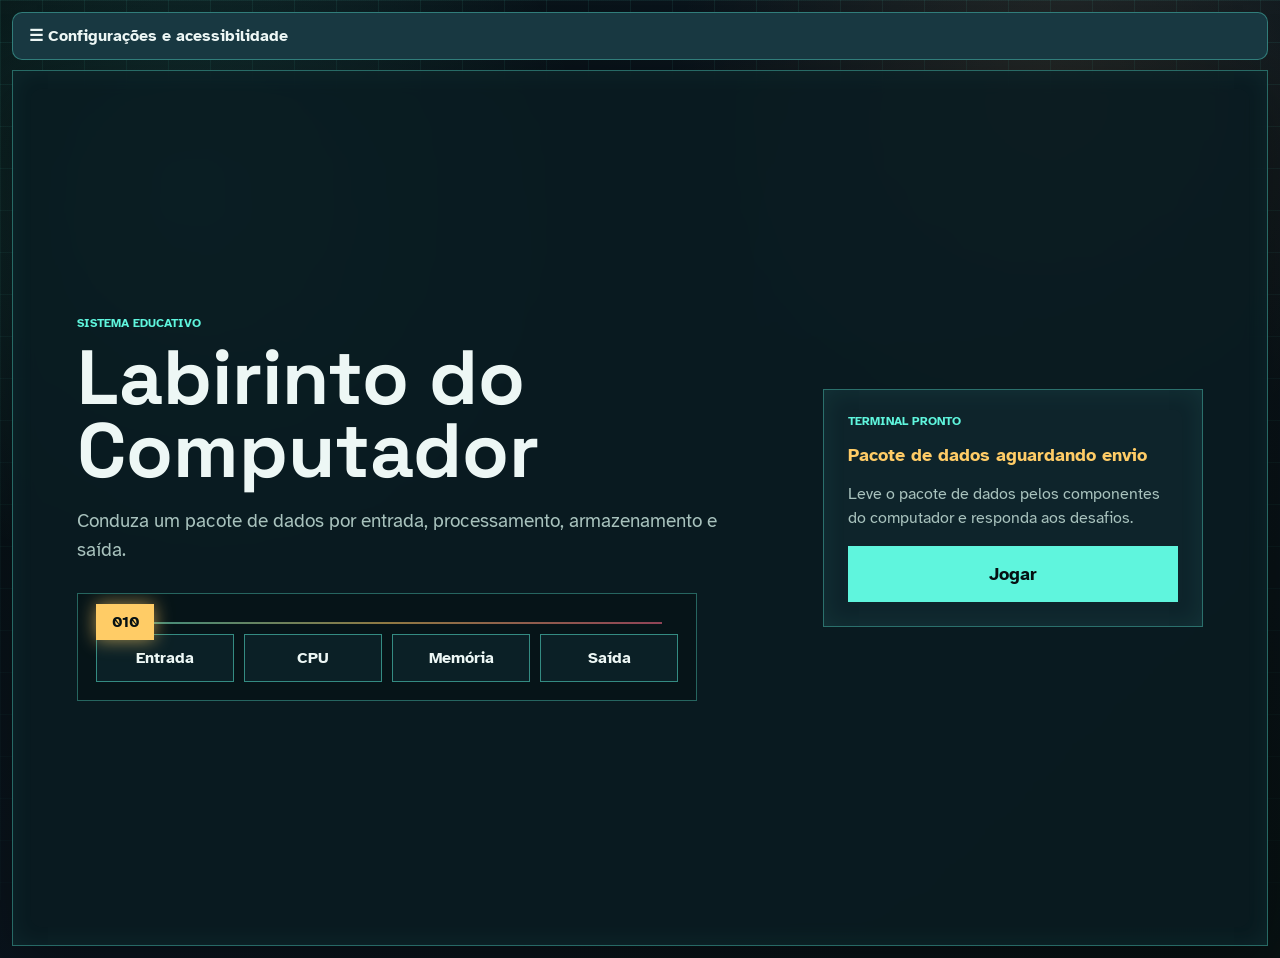
==== index.html @ dc7709e6 "11 | Sprint Setembro | Integrar navegacao guiada e narracao acessivel Refs AB#44 AB#45 AB#36. Modo p" ====
<!DOCTYPE html>
<html lang="pt-BR">
<head>
  <meta charset="UTF-8">
  <meta name="viewport" content="width=device-width, initial-scale=1.0">
  <title>Labirinto do Computador</title>
  <link rel="preconnect" href="https://fonts.googleapis.com">
  <link rel="preconnect" href="https://fonts.gstatic.com" crossorigin>
  <link href="https://fonts.googleapis.com/css2?family=Atkinson+Hyperlegible:wght@400;700&family=Space+Grotesk:wght@600;700&display=swap" rel="stylesheet">
  <link rel="stylesheet" href="assets/css/style.css">
</head>
<body>
  <a class="skip-link" href="#mainContent">Pular para o conteúdo principal</a>
  <div class="screen-grid" aria-hidden="true"></div>

  <main id="mainContent" class="app-shell" aria-label="Labirinto do Computador" tabindex="-1">
    <button id="settingsButton" class="settings-bar secondary-action" type="button" aria-haspopup="dialog" aria-controls="settingsModal" aria-expanded="false">☰ Configurações e acessibilidade</button>
    <section id="startScreen" class="panel panel--login">
      <div>
        <p class="kicker">Sistema educativo</p>
        <h1 id="gameTitle">Labirinto do Computador</h1>
        <p class="lead">Conduza um pacote de dados por entrada, processamento, armazenamento e saída.</p>
        <div class="start-visual" aria-hidden="true">
          <div class="data-chip">010</div>
          <span>Entrada</span>
          <span>CPU</span>
          <span>Memória</span>
          <span>Saída</span>
        </div>
      </div>

      <div class="start-card">
        <span class="hud-label">Terminal pronto</span>
        <strong>Pacote de dados aguardando envio</strong>
        <p>Leve o pacote de dados pelos componentes do computador e responda aos desafios.</p>
        <button id="playButton" class="primary-action primary-action--large" type="button">Jogar</button>
      </div>
    </section>

    <section id="gameScreen" class="game-layout" hidden>
      <header class="topbar">
        <div>
          <p class="kicker">Fluxo da informação</p>
          <h2>Labirinto do Computador</h2>
        </div>
      </header>

      <div class="play-area">
        <div class="canvas-wrap">
          <canvas id="canvas" width="960" height="640" role="img" aria-label="Labirinto em formato de placa de computador" aria-describedby="navigationStatus"></canvas>
          <p id="navigationStatus" class="navigation-status" role="status" aria-live="polite" aria-atomic="true">Use as setas ou os botões para mover o pacote.</p>
          <div class="navigation-tools" aria-label="Orientação no labirinto">
            <button id="positionButton" class="secondary-action" type="button">Repetir posição</button>
            <button id="guideButton" class="secondary-action" type="button">Orientar próximo passo</button>
          </div>
          <p id="guidanceStatus" class="navigation-status" role="status" aria-live="polite" aria-atomic="true"></p>
          <div class="mobile-pad" aria-label="Controles de movimento">
            <button type="button" data-dir="up" aria-label="Mover para cima">▲</button>
            <button type="button" data-dir="left" aria-label="Mover para esquerda">◀</button>
            <button type="button" data-dir="down" aria-label="Mover para baixo">▼</button>
            <button type="button" data-dir="right" aria-label="Mover para direita">▶</button>
          </div>
        </div>

        <aside class="side-panel" aria-label="Informações da partida">
          <section class="hud-block phase-card phase-card--primary">
            <span class="hud-label">Fase atual</span>
            <strong id="phaseNameLabel">Aguardando início</strong>
            <span id="phaseGoalLabel">Escolha uma dificuldade para começar.</span>
            <span id="playerNameDisplay" class="phase-mini">Componente: -</span>
            <span id="playerClassDisplay" class="sr-only">Escolha uma dificuldade.</span>
          </section>

          <section id="difficultyControls" class="hud-block">
            <span class="hud-label">Nova partida</span>
            <span>Escolher uma dificuldade reinicia a partida.</span>
            <div class="difficulty-grid">
              <button class="difficulty easy" type="button" data-diff="Fácil">Fácil</button>
              <button class="difficulty medium" type="button" data-diff="Médio">Médio</button>
              <button class="difficulty hard" type="button" data-diff="Difícil">Difícil</button>
            </div>
          </section>

          <section class="hud-block progress-block">
            <span class="hud-label">Progresso</span>
            <strong id="phaseLabel">Fase: -</strong>
            <span id="componentLabel">Componente: -</span>
            <div class="meter" aria-hidden="true"><span id="scoreMeter"></span></div>
            <span>Pontos: <strong id="score">0</strong>/100</span>
            <span>Recorde: <strong id="bestScore">0</strong>/100</span>
            <span>Tempo: <strong id="timer">00:00</strong></span>
          </section>

          <section class="hud-block status-block">
            <span class="hud-label">Estado</span>
            <p id="statusText" aria-live="polite">Escolha uma dificuldade para começar.</p>
          </section>
        </aside>
      </div>
    </section>
  </main>

  <dialog id="settingsModal" class="modal-card" aria-labelledby="settingsTitle">
    <div class="settings-heading">
      <h2 id="settingsTitle" tabindex="-1">Configurações e acessibilidade</h2>
      <button class="secondary-action" type="button" data-close="settingsModal">Fechar</button>
    </div>
    <p>Ajuste o jogo do seu jeito. Suas preferências ficam salvas neste navegador.</p>
    <div class="settings-options">
      <button id="blindButton" class="secondary-action" type="button" aria-pressed="false">Navegação para pessoas cegas</button>
      <p>Ativa passos por casa e orientação textual até o componente. Use com seu leitor de tela ou com a leitura em voz alta do jogo.</p>
      <button id="narrationButton" class="secondary-action" type="button" aria-pressed="false">Leitura em voz alta</button>
      <p id="narrationHelp">A voz é opcional. Se já usa um leitor de tela, mantenha a voz do jogo desativada para evitar duas leituras ao mesmo tempo.</p>
      <button id="contrastButton" class="secondary-action" type="button" aria-pressed="false">Alto contraste</button>
      <button id="fontButton" class="secondary-action" type="button" aria-pressed="false">Texto ampliado</button>
      <button id="motionButton" class="secondary-action" type="button" aria-pressed="false">Reduzir animações</button>
      <button id="stepButton" class="secondary-action" type="button" aria-pressed="false">Movimento por passos</button>
      <p>No modo por passos, cada toque ou seta anda uma casa. A posição e os caminhos livres são descritos abaixo do labirinto.</p>
      <button id="audioButton" class="secondary-action" type="button" aria-pressed="true">Música: ligada</button>
      <label for="musicVolume">Volume da música <input id="musicVolume" type="range" min="0" max="100" value="50"></label>
      <button id="effectsButton" class="secondary-action" type="button" aria-pressed="true">Efeitos: ligados</button>
      <label for="effectsVolume">Volume dos efeitos <input id="effectsVolume" type="range" min="0" max="100" value="50"></label>
      <button id="tutorialButton" class="secondary-action" type="button">Como jogar</button>
      <div id="settingsGameControls"></div>
      <p>Teclado: Tab muda o foco; Enter ou Espaço ativa botões; setas movem o pacote; Escape fecha as configurações.</p>
      <button class="primary-action" type="button" data-close="settingsModal">Fechar configurações</button>
    </div>
  </dialog>

  <dialog id="tutorialModal" class="modal-card" aria-labelledby="tutorialTitle">
    <h2 id="tutorialTitle">Tutorial</h2>
    <div class="tutorial-grid">
      <section class="tutorial-card tutorial-card--wide">
        <span class="hud-label">Missão</span>
        <p>Você é um pacote de dados viajando por dentro do computador. Chegue ao componente indicado em cada fase: teclado, CPU, memória e monitor.</p>
        <div class="flow-preview" aria-label="Fluxo: Entrada, CPU, Memória e Saída">
          <span>Entrada</span>
          <span>CPU</span>
          <span>Memória</span>
          <span>Saída</span>
        </div>
      </section>

      <section class="tutorial-card">
        <span class="hud-label">Movimento</span>
        <div class="key-cluster" aria-label="Setas do teclado">
          <span></span>
          <kbd>↑</kbd>
          <span></span>
          <kbd>←</kbd>
          <kbd>↓</kbd>
          <kbd>→</kbd>
        </div>
        <p>Use as setas ou os botões de movimento. Em Configurações, ative Movimento por passos para andar uma casa por toque. A descrição da posição informa os caminhos livres e o destino, também para leitores de tela.</p>
      </section>

      <section class="tutorial-card">
        <span class="hud-label">Perguntas</span>
        <div class="key-row" aria-label="Setas e Enter no quiz">
          <kbd>↑</kbd>
          <kbd>↓</kbd>
          <kbd class="key-wide">Enter</kbd>
        </div>
        <p>No quiz, use as setas para escolher a alternativa e Enter para responder ou avançar.</p>
      </section>

      <section class="tutorial-card tutorial-card--wide">
        <span class="hud-label">Tempo e resultado</span>
        <p>O tempo continua contando durante as perguntas. No final, você vê o tempo total e um resumo das respostas.</p>
      </section>
    </div>
    <button class="primary-action" type="button" data-close="tutorialModal">Entendi</button>
  </dialog>

  <dialog id="difficultyModal" class="modal-card difficulty-modal" aria-labelledby="difficultyTitle">
    <p class="kicker">Escolha o nível</p>
    <h2 id="difficultyTitle">Dificuldade</h2>
    <p>Os blocos do labirinto mudam de cor conforme o desafio escolhido.</p>
    <div class="difficulty-choice-grid">
      <button class="difficulty easy" type="button" data-diff="Fácil">Fácil</button>
      <button class="difficulty medium" type="button" data-diff="Médio">Médio</button>
      <button class="difficulty hard" type="button" data-diff="Difícil">Difícil</button>
    </div>
    <button id="resumeButton" class="secondary-action" type="button" hidden>Continuar</button>
  </dialog>

  <dialog id="quizModal" class="modal-card" aria-labelledby="quizTitle" aria-describedby="quizQuestion">
    <p id="quizStep" class="kicker">Desafio</p>
    <h2 id="quizTitle">Componente</h2>
    <p id="quizQuestion"></p>
    <button id="readQuestionButton" class="secondary-action" type="button">Repetir pergunta e alternativas</button>
    <div id="quizOptions" class="option-list"></div>
    <p id="quizFeedback" class="feedback" aria-live="polite"></p>
    <button id="quizSubmit" class="primary-action" type="button" disabled>Responder</button>
  </dialog>

  <dialog id="victoryModal" class="modal-card modal-card--victory" aria-labelledby="victoryTitle">
    <p class="kicker">Transmissão concluída</p>
    <h2 id="victoryTitle">Pacote entregue!</h2>
    <p id="victoryMessage">Você concluiu o fluxo da informação dentro do computador.</p>
    <div class="final-score"><strong id="finalScore">0</strong><span>/100</span></div>
    <div class="final-details">
      <span>Tempo total: <strong id="finalTime">00:00</strong></span>
      <span>Respostas certas: <strong id="finalCorrect">0</strong></span>
    </div>
    <div class="answer-review">
      <h3>Resumo das respostas</h3>
      <ol id="answerSummary"></ol>
    </div>
    <button id="menuButton" class="primary-action" type="button">Voltar ao menu</button>
  </dialog>

  <script src="assets/data/dados.js"></script>
  <script src="assets/js/accessibility.js"></script>
  <script src="assets/js/script.js"></script>
</body>
</html>
---- assets/css/style.css ----
:root {
  color-scheme: dark;
  --bg: #071014;
  --panel: rgba(10, 28, 34, 0.88);
  --panel-strong: #0e242b;
  --line: rgba(95, 245, 221, 0.36);
  --text: #edf7f5;
  --muted: #a8c2bd;
  --accent: #5ff5dd;
  --accent-2: #ffcc66;
  --accent-3: #ff6b8a;
  --ok: #6ee77e;
  --warn: #ffcc66;
  --bad: #ff6b8a;
  --focus: #ffffff;
  --font-scale: 1;
}

* {
  box-sizing: border-box;
}

[hidden] {
  display: none !important;
}

html,
body {
  min-height: 100%;
}

body {
  margin: 0;
  color: var(--text);
  font-family: "Atkinson Hyperlegible", Arial, sans-serif;
  font-size: calc(16px * var(--font-scale));
  background:
    radial-gradient(circle at 15% 20%, rgba(95, 245, 221, 0.14), transparent 30%),
    radial-gradient(circle at 82% 10%, rgba(255, 204, 102, 0.1), transparent 28%),
    linear-gradient(135deg, #051012, #0b151f 48%, #081213);
  overflow-x: hidden;
}

body.high-contrast {
  --bg: #000000;
  --panel: #000000;
  --panel-strong: #050505;
  --line: #ffffff;
  --text: #ffffff;
  --muted: #ffffff;
  --accent: #00ffff;
  --accent-2: #ffff00;
  --accent-3: #ff66ff;
  --ok: #00ff66;
  --warn: #ffff00;
  --bad: #ff66ff;
  --focus: #ffff00;
}

body.large-text {
  --font-scale: 1.3;
}

button,
input {
  font: inherit;
}

button {
  border: 0;
}

button:focus-visible,
input:focus-visible {
  outline: 3px solid var(--focus);
  outline-offset: 3px;
}

body.high-contrast button:focus-visible,
body.high-contrast input:focus-visible {
  outline-width: 4px;
}

.screen-grid {
  position: fixed;
  inset: 0;
  z-index: -1;
  background-image:
    linear-gradient(rgba(95, 245, 221, 0.08) 1px, transparent 1px),
    linear-gradient(90deg, rgba(95, 245, 221, 0.08) 1px, transparent 1px);
  background-size: 42px 42px;
  mask-image: linear-gradient(to bottom, rgba(0, 0, 0, 0.95), rgba(0, 0, 0, 0.25));
}

.app-shell {
  width: min(1360px, calc(100vw - 24px));
  margin: 0 auto;
  padding: 12px 0;
}

.panel,
.game-layout {
  border: 1px solid var(--line);
  background: var(--panel);
  box-shadow: 0 20px 70px rgba(0, 0, 0, 0.42), inset 0 0 24px rgba(95, 245, 221, 0.06);
  backdrop-filter: blur(12px);
}

body.high-contrast .panel,
body.high-contrast .game-layout,
body.high-contrast .hud-block,
body.high-contrast .modal-card,
body.high-contrast canvas {
  border-width: 2px;
  box-shadow: none;
}

.panel--login {
  min-height: calc(100vh - 24px);
  display: grid;
  grid-template-columns: minmax(0, 1fr) minmax(280px, 380px);
  align-items: center;
  gap: 42px;
  padding: clamp(24px, 5vw, 70px);
}

.kicker {
  margin: 0 0 10px;
  color: var(--accent);
  font-size: 0.78em;
  font-weight: 700;
  letter-spacing: 0;
  text-transform: uppercase;
}

h1,
h2 {
  margin: 0;
  font-family: "Space Grotesk", Arial, sans-serif;
  letter-spacing: 0;
}

h1 {
  max-width: 720px;
  color: var(--text);
  font-size: clamp(2rem, 6vw, 4.8rem);
  line-height: 0.95;
}

h2 {
  color: var(--accent);
  font-size: clamp(1.5rem, 3vw, 2.25rem);
}

.lead {
  max-width: 640px;
  color: var(--muted);
  font-size: 1.18em;
  line-height: 1.55;
}

.login-form {
  display: grid;
  gap: 14px;
  padding: 22px;
  background: var(--panel-strong);
  border: 1px solid var(--line);
}

.start-card {
  display: grid;
  gap: 16px;
  padding: 24px;
  background: var(--panel-strong);
  border: 1px solid var(--line);
  box-shadow: inset 0 0 24px rgba(95, 245, 221, 0.08);
}

.start-card p {
  margin: 0;
  color: var(--muted);
  line-height: 1.5;
}

.start-card strong {
  color: var(--accent-2);
  font-size: 1.1em;
}

.start-visual {
  position: relative;
  display: grid;
  grid-template-columns: repeat(4, minmax(90px, 1fr));
  gap: 10px;
  max-width: 620px;
  margin-top: 28px;
  padding: 40px 18px 18px;
  background: rgba(6, 17, 19, 0.58);
  border: 1px solid var(--line);
  overflow: hidden;
}

.start-visual::before {
  content: "";
  position: absolute;
  left: 34px;
  right: 34px;
  top: 28px;
  height: 2px;
  background: linear-gradient(90deg, var(--accent), var(--accent-2), var(--accent-3));
  opacity: 0.55;
}

.start-visual span,
.data-chip {
  position: relative;
  z-index: 1;
  display: grid;
  min-height: 48px;
  place-items: center;
  color: var(--text);
  background: #0b2026;
  border: 1px solid rgba(95, 245, 221, 0.5);
  font-weight: 800;
}

.data-chip {
  position: absolute;
  left: 18px;
  top: 28px;
  z-index: 2;
  min-width: 58px;
  min-height: 36px;
  color: #061113;
  background: var(--accent-2);
  border-color: var(--accent-2);
  transform: translateY(-50%);
  animation: packetRun 4.2s linear infinite;
  box-shadow: 0 0 18px rgba(255, 204, 102, 0.65);
}

@keyframes packetRun {
  from { left: 18px; }
  to { left: calc(100% - 76px); }
}

label {
  display: grid;
  gap: 7px;
  color: var(--muted);
  font-weight: 700;
}

input {
  width: 100%;
  min-height: 46px;
  padding: 10px 12px;
  color: var(--text);
  background: #071419;
  border: 1px solid rgba(168, 194, 189, 0.45);
}

.primary-action,
.secondary-action,
.difficulty,
.icon-button,
.mobile-pad button {
  cursor: pointer;
  min-height: 42px;
  color: #061113;
  background: var(--accent);
  font-weight: 800;
  transition: transform 0.16s ease, filter 0.16s ease, background 0.16s ease;
}

.primary-action:hover,
.secondary-action:hover,
.difficulty:hover,
.icon-button:hover,
.mobile-pad button:hover {
  filter: brightness(1.08);
  transform: translateY(-1px);
}

.primary-action:disabled {
  cursor: not-allowed;
  color: #8ba09c;
  background: #263c41;
  transform: none;
}

.primary-action--large {
  min-height: 56px;
  font-size: 1.15em;
}

.game-layout {
  min-height: calc(100vh - 24px);
  padding: 18px;
}

.topbar {
  display: flex;
  align-items: center;
  justify-content: space-between;
  gap: 16px;
  margin-bottom: 10px;
}

.topbar h2 {
  font-size: clamp(1.65rem, 2.6vw, 2.45rem);
}

.topbar-actions {
  display: flex;
  flex-wrap: wrap;
  justify-content: flex-end;
  gap: 8px;
}

.icon-button {
  width: 44px;
  color: var(--text);
  background: #102b33;
  border: 1px solid var(--line);
}

.play-area {
  display: grid;
  grid-template-columns: minmax(0, 1fr) 302px;
  gap: 16px;
  align-items: start;
}

.canvas-wrap {
  min-width: 0;
}

canvas {
  display: block;
  width: 100%;
  max-height: calc(100vh - 102px);
  aspect-ratio: 3 / 2;
  background: #061113;
  border: 1px solid var(--line);
  box-shadow: inset 0 0 26px rgba(95, 245, 221, 0.12), 0 12px 36px rgba(0, 0, 0, 0.34);
}

.side-panel {
  display: grid;
  gap: 12px;
}

.hud-block {
  display: grid;
  gap: 8px;
  padding: 14px;
  background: var(--panel-strong);
  border: 1px solid var(--line);
}

.phase-card {
  border-color: rgba(255, 204, 102, 0.72);
  box-shadow: inset 0 0 18px rgba(255, 204, 102, 0.08);
}

.phase-card--primary {
  gap: 10px;
  padding: 18px;
  border-width: 2px;
  background:
    linear-gradient(135deg, rgba(255, 204, 102, 0.14), transparent 52%),
    var(--panel-strong);
}

body.high-contrast .phase-card--primary {
  background: #000000;
  border-color: #ffff00;
}

.phase-card strong {
  color: var(--accent-2);
  font-size: 1.12em;
  line-height: 1.2;
}

.phase-mini {
  display: inline-flex;
  width: fit-content;
  max-width: 100%;
  padding: 7px 10px;
  color: #061113;
  background: var(--accent-2);
  font-weight: 800;
}

.sr-only {
  position: absolute;
  width: 1px;
  height: 1px;
  padding: 0;
  overflow: hidden;
  clip: rect(0, 0, 0, 0);
  white-space: nowrap;
  border: 0;
}

.hud-label {
  color: var(--accent);
  font-size: 0.75em;
  font-weight: 800;
  text-transform: uppercase;
}

.difficulty-grid {
  display: grid;
  grid-template-columns: repeat(3, 1fr);
  gap: 6px;
}

.difficulty {
  min-width: 0;
  padding: 0 8px;
}

.difficulty.easy {
  background: var(--ok);
}

.difficulty.medium {
  background: var(--warn);
}

.difficulty.hard {
  background: var(--bad);
}

body.high-contrast .difficulty {
  border: 3px solid #ffffff;
}

.difficulty.active {
  outline: 3px solid var(--text);
  outline-offset: 2px;
  filter: brightness(1.08);
}

.difficulty.keyboard-selected {
  outline: 4px solid var(--text);
  outline-offset: 4px;
  transform: translateY(-2px);
}

.secondary-action {
  color: var(--text);
  background: #183841;
  border: 1px solid var(--line);
}

.meter {
  height: 12px;
  overflow: hidden;
  background: #071419;
  border: 1px solid rgba(168, 194, 189, 0.35);
}

.meter span {
  display: block;
  width: 0%;
  height: 100%;
  background: linear-gradient(90deg, var(--accent), var(--accent-2));
  transition: width 0.25s ease;
}

.progress-block {
  border-color: rgba(95, 245, 221, 0.55);
}

.progress-block strong {
  color: var(--accent-2);
}

.progress-block #score {
  color: var(--ok);
  font-size: 1.18em;
}

.progress-block #bestScore {
  color: var(--accent-2);
}

.progress-block #timer {
  color: var(--accent);
}

.status-block p {
  min-height: 68px;
  margin: 0;
  color: var(--muted);
  line-height: 1.45;
}

.mobile-pad {
  display: grid;
  grid-template-columns: repeat(3, 56px);
  grid-template-areas:
    ". up ."
    "left down right";
  justify-content: center;
  gap: 8px;
  margin-top: 12px;
}

.mobile-pad [data-dir="up"] { grid-area: up; }
.mobile-pad [data-dir="left"] { grid-area: left; }
.mobile-pad [data-dir="down"] { grid-area: down; }
.mobile-pad [data-dir="right"] { grid-area: right; }

.mobile-pad button {
  width: 56px;
  height: 56px;
  touch-action: none;
  user-select: none;
  color: var(--text);
  background: #183841;
  border: 1px solid var(--line);
}

.settings-bar {
  position: sticky;
  top: 8px;
  z-index: 3;
  display: block;
  width: 100%;
  min-height: 48px;
  margin-bottom: 10px;
  padding: 10px 16px;
  text-align: left;
  border-radius: 10px;
}

.settings-options { display: grid; gap: 14px; margin-top: 20px; }
.settings-options button { min-height: 48px; padding: 12px; text-align: left; }
.settings-options [aria-pressed="true"] { border: 2px solid var(--accent); }
.settings-options p { margin: 0; color: var(--muted); }
.settings-options input[type="range"] { padding: 0; accent-color: var(--accent); }
.navigation-status { font-size: 0.9em; line-height: 1.4; color: var(--muted); margin: 10px 0; }
.mobile-pad button:active { background: var(--accent); color: #061113; transform: scale(0.96); }
canvas { height: auto; max-height: none; }
.skip-link { position: fixed; top: 0; left: 12px; transform: translateY(-150%); z-index: 10; padding: 14px; background: #fff; color: #000; }
.skip-link:focus { transform: translateY(0); }
:focus-visible { outline: 3px solid var(--focus); outline-offset: 3px; }
body.reduced-motion *, body.reduced-motion *::before, body.reduced-motion *::after {
  animation: none !important;
  transition: none !important;
  scroll-behavior: auto !important;
}
@media (prefers-reduced-motion: reduce) {
  .data-chip { animation: none; }
}
body.high-contrast .secondary-action,
body.high-contrast .mobile-pad button,
body.high-contrast .tutorial-card { background: #000; color: #fff; border-color: #fff; }
@media (max-width: 900px) {
  .side-panel { grid-template-columns: repeat(2, minmax(0, 1fr)); }
  .status-block { grid-column: 1 / -1; }
  .status-block p { min-height: 0; }
  .topbar { padding-bottom: 10px; }
}
@media (max-width: 520px) {
  .modal-card { padding: 18px; max-height: 90dvh; }
  .settings-options .difficulty-grid { grid-template-columns: repeat(3, minmax(0, 1fr)); }
  .side-panel { grid-template-columns: 1fr; }
  .mobile-pad { margin-bottom: 16px; }
  .topbar h2 { font-size: 1.5em; }
  .navigation-status { font-size: 0.85em; }
}

.modal-card {
  width: min(520px, calc(100vw - 28px));
  max-height: min(86vh, 760px);
  overflow: auto;
  color: var(--text);
  background: var(--panel-strong);
  border: 1px solid var(--line);
  padding: 24px;
  box-shadow: 0 24px 90px rgba(0, 0, 0, 0.55);
}

.modal-card::backdrop {
  background: rgba(0, 0, 0, 0.74);
}

.modal-card--victory {
  width: min(760px, calc(100vw - 28px));
}

.modal-card p {
  line-height: 1.5;
}

.tutorial-grid {
  display: grid;
  grid-template-columns: repeat(2, minmax(0, 1fr));
  gap: 12px;
  margin: 18px 0;
}

.tutorial-card {
  display: grid;
  gap: 10px;
  align-content: start;
  min-height: 168px;
  padding: 14px;
  background: #071419;
  border: 1px solid rgba(95, 245, 221, 0.36);
}

.tutorial-card--wide {
  grid-column: 1 / -1;
  min-height: auto;
}

.tutorial-card p {
  margin: 0;
}

.flow-preview {
  display: grid;
  grid-template-columns: repeat(4, minmax(0, 1fr));
  gap: 8px;
}

.flow-preview span {
  display: grid;
  min-height: 42px;
  place-items: center;
  color: var(--text);
  background: #102b33;
  border: 1px solid var(--line);
  font-weight: 800;
}

.key-cluster {
  display: grid;
  grid-template-columns: repeat(3, 54px);
  gap: 7px;
  justify-content: center;
}

.key-row {
  display: flex;
  flex-wrap: wrap;
  gap: 8px;
  align-items: center;
  justify-content: center;
}

kbd {
  display: grid;
  min-width: 54px;
  min-height: 48px;
  place-items: center;
  color: #061113;
  background: var(--accent-2);
  border: 2px solid #fff4c2;
  box-shadow: 0 5px 0 #8b6a22, 0 0 18px rgba(255, 204, 102, 0.32);
  font-family: "Space Grotesk", Arial, sans-serif;
  font-size: 1.35rem;
  font-weight: 900;
}

.key-wide {
  min-width: 112px;
  font-size: 1rem;
}

.difficulty-modal {
  text-align: center;
}

.difficulty-choice-grid {
  display: grid;
  grid-template-columns: repeat(3, minmax(0, 1fr));
  gap: 10px;
  margin-top: 18px;
}

.difficulty-choice-grid .difficulty {
  min-height: 74px;
  font-size: 1.08em;
}

.option-list {
  display: grid;
  gap: 8px;
  margin: 16px 0;
}

.option-list button {
  width: 100%;
  min-height: 44px;
  padding: 10px;
  color: var(--text);
  text-align: left;
  background: #102b33;
  border: 1px solid rgba(168, 194, 189, 0.35);
}

.option-list button.selected {
  color: #061113;
  background: var(--accent-2);
}

.option-list button:disabled {
  cursor: default;
  opacity: 0.72;
}

.option-list button.correct-answer {
  color: #061113;
  background: var(--ok);
  border-color: var(--ok);
}

.option-list button.wrong-answer {
  color: #061113;
  background: var(--bad);
  border-color: var(--bad);
}

.feedback {
  min-height: 48px;
  padding: 10px;
  border: 1px solid transparent;
}

.feedback.correct {
  color: #061113;
  background: var(--ok);
}

.feedback.wrong {
  color: #061113;
  background: var(--warn);
}

.final-score {
  display: flex;
  align-items: baseline;
  gap: 6px;
  margin: 18px 0;
}

.final-score strong {
  color: var(--accent-2);
  font-size: 3.5rem;
  font-family: "Space Grotesk", Arial, sans-serif;
}

.final-details {
  display: grid;
  grid-template-columns: repeat(2, minmax(0, 1fr));
  gap: 10px;
  margin: 16px 0;
}

.final-details span {
  padding: 12px;
  color: var(--text);
  background: #071419;
  border: 1px solid var(--line);
  font-weight: 800;
}

.final-details strong {
  color: var(--accent-2);
}

.answer-review {
  margin: 18px 0;
  text-align: left;
}

.answer-review h3 {
  margin: 0 0 10px;
  color: var(--accent);
  font-family: "Space Grotesk", Arial, sans-serif;
}

.answer-review ol {
  display: grid;
  gap: 8px;
  max-height: 240px;
  margin: 0;
  padding-left: 24px;
  overflow: auto;
}

.answer-review li {
  padding: 10px;
  background: #071419;
  border-left: 4px solid var(--line);
}

.answer-review li.correct {
  border-left-color: var(--ok);
}

.answer-review li.wrong {
  border-left-color: var(--bad);
}

.answer-review span {
  display: block;
  color: var(--muted);
  font-size: 0.92em;
  line-height: 1.35;
}

@media (max-width: 900px) {
  .panel--login,
  .play-area {
    grid-template-columns: 1fr;
  }

  .topbar {
    align-items: flex-start;
    flex-direction: column;
  }

  canvas {
    max-height: none;
  }

  .mobile-pad {
    display: grid;
  }
}

@media (max-width: 520px) {
  .app-shell {
    width: min(100vw - 16px, 1220px);
    padding: 8px 0;
  }

  .panel--login,
  .game-layout {
    min-height: calc(100vh - 16px);
    padding: 14px;
  }

  .difficulty-grid {
    grid-template-columns: 1fr;
  }

  .final-details {
    grid-template-columns: 1fr;
  }

  .start-visual {
    grid-template-columns: 1fr;
  }

  .tutorial-grid,
  .difficulty-choice-grid,
  .flow-preview {
    grid-template-columns: 1fr;
  }

  .start-visual::before,
  .data-chip {
    display: none;
  }
}

.settings-heading { position: sticky; top: -24px; display: grid; grid-template-columns: minmax(0, 1fr) auto; gap: 12px; align-items: start; background: var(--panel-strong); padding: 12px 0; z-index: 1; }
.settings-heading h2 { font-size: 1.5em; overflow-wrap: anywhere; }
.settings-heading button { min-height: 48px; padding: 10px; }
@media (max-width: 520px) { .settings-heading { top: -18px; } }

@media (max-width: 520px) { body.large-text .settings-options .difficulty-grid { grid-template-columns: 1fr; } }
#resumeButton { width: 100%; margin-top: 16px; padding: 12px; }

@media (max-width: 520px) {
  .modal-card { width: calc(100vw - 24px); max-width: calc(100vw - 24px); padding: 14px; }
  .settings-heading { top: -14px; grid-template-columns: 1fr; gap: 8px; }
  .settings-heading h2 { font-size: 1.15em; overflow-wrap: normal; }
  .settings-heading button { width: 100%; }
}

.navigation-tools { display: flex; gap: 8px; flex-wrap: wrap; }
.navigation-tools button, #readQuestionButton { min-height: 44px; padding: 8px 12px; }
.settings-options button:disabled { opacity: .65; cursor: not-allowed; }
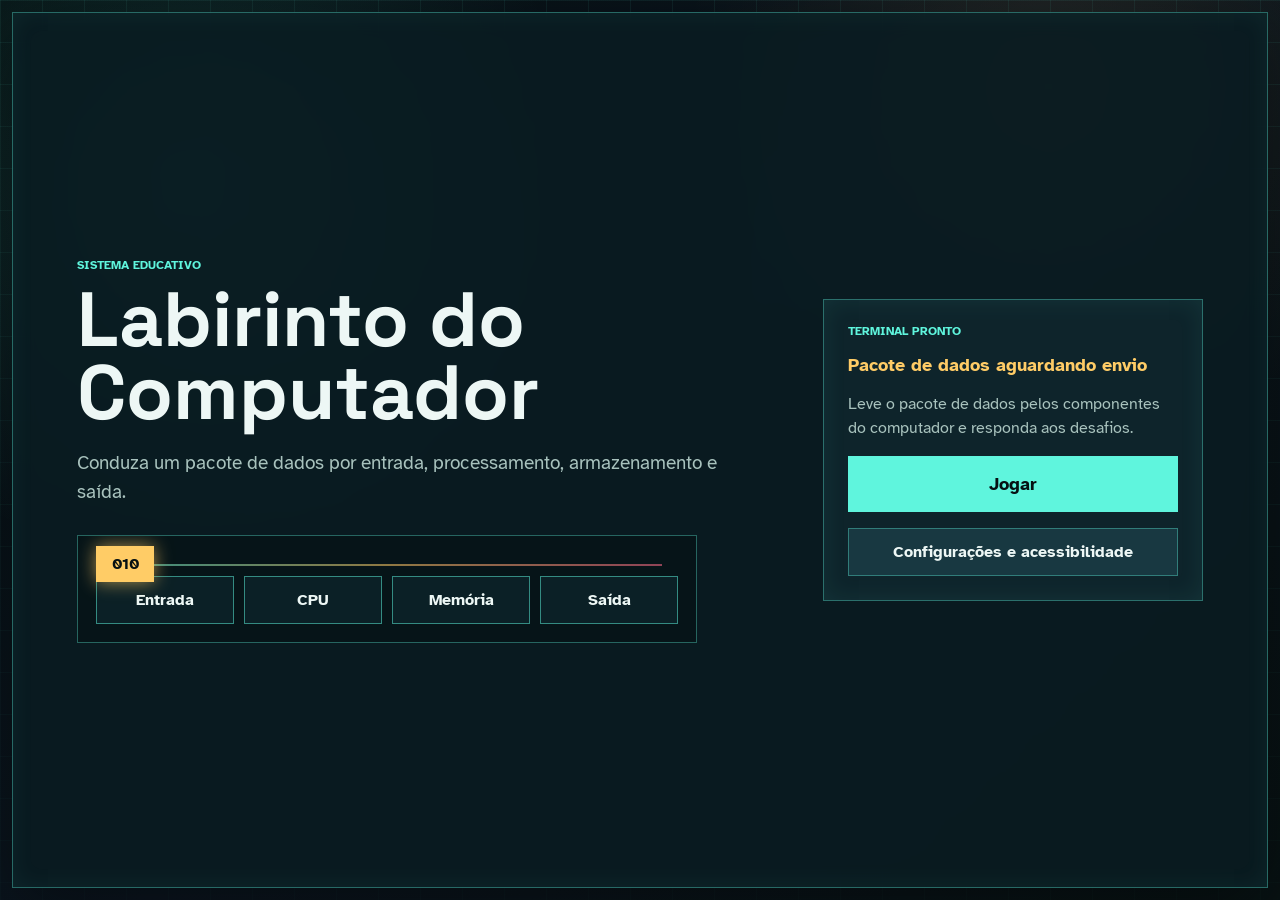
==== commit 30342842: "12 | Sprint Setembro | Ajustar partida a tela e simplificar painel de configuracoes" ====
--- a/index.html
+++ b/index.html
@@ -14,7 +14,6 @@
   <div class="screen-grid" aria-hidden="true"></div>
 
   <main id="mainContent" class="app-shell" aria-label="Labirinto do Computador" tabindex="-1">
-    <button id="settingsButton" class="settings-bar secondary-action" type="button" aria-haspopup="dialog" aria-controls="settingsModal" aria-expanded="false">☰ Configurações e acessibilidade</button>
     <section id="startScreen" class="panel panel--login">
       <div>
         <p class="kicker">Sistema educativo</p>
@@ -34,6 +33,7 @@
         <strong>Pacote de dados aguardando envio</strong>
         <p>Leve o pacote de dados pelos componentes do computador e responda aos desafios.</p>
         <button id="playButton" class="primary-action primary-action--large" type="button">Jogar</button>
+        <button id="startSettingsButton" class="secondary-action" type="button" aria-haspopup="dialog" aria-controls="settingsModal">Configurações e acessibilidade</button>
       </div>
     </section>
 
@@ -47,8 +47,10 @@
 
       <div class="play-area">
         <div class="canvas-wrap">
+          <div class="board-stage">
           <canvas id="canvas" width="960" height="640" role="img" aria-label="Labirinto em formato de placa de computador" aria-describedby="navigationStatus"></canvas>
-          <p id="navigationStatus" class="navigation-status" role="status" aria-live="polite" aria-atomic="true">Use as setas ou os botões para mover o pacote.</p>
+          </div>
+          <p id="navigationStatus" class="sr-only" role="status" aria-live="polite" aria-atomic="true">Use as setas ou os botões para mover o pacote.</p>
           <div class="navigation-tools" aria-label="Orientação no labirinto">
             <button id="positionButton" class="secondary-action" type="button">Repetir posição</button>
             <button id="guideButton" class="secondary-action" type="button">Orientar próximo passo</button>
@@ -63,13 +65,7 @@
         </div>
 
         <aside class="side-panel" aria-label="Informações da partida">
-          <section class="hud-block phase-card phase-card--primary">
-            <span class="hud-label">Fase atual</span>
-            <strong id="phaseNameLabel">Aguardando início</strong>
-            <span id="phaseGoalLabel">Escolha uma dificuldade para começar.</span>
-            <span id="playerNameDisplay" class="phase-mini">Componente: -</span>
-            <span id="playerClassDisplay" class="sr-only">Escolha uma dificuldade.</span>
-          </section>
+          <button id="settingsButton" class="settings-bar secondary-action" type="button" aria-haspopup="dialog" aria-controls="settingsModal" aria-expanded="false">☰ Configurações e acessibilidade</button>
 
           <section id="difficultyControls" class="hud-block">
             <span class="hud-label">Nova partida</span>
@@ -91,12 +87,9 @@
             <span>Tempo: <strong id="timer">00:00</strong></span>
           </section>
 
-          <section class="hud-block status-block">
-            <span class="hud-label">Estado</span>
-            <p id="statusText" aria-live="polite">Escolha uma dificuldade para começar.</p>
-          </section>
         </aside>
       </div>
+      <p id="statusText" class="sr-only" aria-live="polite">Escolha uma dificuldade para começar.</p>
     </section>
   </main>
 
--- a/assets/css/style.css
+++ b/assets/css/style.css
@@ -892,3 +892,49 @@
 .navigation-tools { display: flex; gap: 8px; flex-wrap: wrap; }
 .navigation-tools button, #readQuestionButton { min-height: 44px; padding: 8px 12px; }
 .settings-options button:disabled { opacity: .65; cursor: not-allowed; }
+
+/* A partida ocupa a janela; menus continuam rolaveis quando necessario. */
+body.is-playing .app-shell { height: 100dvh; padding: 10px 0; }
+body.is-playing .game-layout { height: 100%; min-height: 0; display: flex; flex-direction: column; padding: 12px; }
+body.is-playing .topbar { flex: 0 0 auto; margin: 0 0 8px; }
+body.is-playing .topbar .kicker { margin-bottom: 4px; }
+body.is-playing .topbar h2 { font-size: clamp(1.1rem, 2.5vw, 1.8rem); }
+body.is-playing .play-area { flex: 1; min-height: 0; grid-template-columns: minmax(0, 1fr) 250px; align-items: stretch; }
+.canvas-wrap { display: flex; flex-direction: column; gap: 8px; min-height: 0; }
+.board-stage { flex: 1; min-height: 0; display: flex; align-items: center; justify-content: center; }
+.board-stage canvas { display: block; width: auto; height: auto; max-width: 100%; max-height: 100%; object-fit: contain; }
+.side-panel { align-content: start; grid-template-columns: 1fr; }
+.side-panel .settings-bar { position: static; margin: 0; font-size: .95em; }
+.navigation-tools { justify-content: center; flex: 0 0 auto; }
+.navigation-tools button { font-size: .85em; }
+#guidanceStatus { margin: 0; }
+#guidanceStatus:empty { display: none; }
+.mobile-pad { margin: 0; gap: 6px; flex: 0 0 auto; }
+.progress-block #componentLabel { display: none; }
+#startSettingsButton { min-height: 48px; padding: 12px; }
+@media (max-width: 700px) and (min-height: 500px) {
+  body.is-playing .play-area { display: flex; flex-direction: column; gap: 8px; }
+  .canvas-wrap { flex: 1; }
+  .side-panel { display: grid; grid-template-columns: minmax(0, 1fr) minmax(0, 1fr); gap: 8px; flex: 0 0 auto; }
+  .side-panel .settings-bar { padding: 8px; }
+  .progress-block { padding: 8px; gap: 3px; font-size: .8em; }
+  .progress-block .hud-label, .progress-block .meter { display: none; }
+  .navigation-tools button { padding: 6px 8px; }
+}
+@media (max-height: 499px) {
+  body.is-playing .play-area { grid-template-columns: minmax(0, 1fr) 215px; gap: 8px; }
+  .mobile-pad { grid-template-areas: "left up down right"; grid-template-columns: repeat(4, 48px); }
+  .mobile-pad button { width: 48px; height: 44px; }
+  .navigation-tools button { min-height: 44px; padding: 4px 8px; }
+  .progress-block { padding: 8px; gap: 4px; font-size: .8em; }
+}
+/* Nao corta controles quando o usuario amplia o texto ou usa zoom alto. */
+@media (max-width: 450px) and (max-height: 499px), (max-height: 320px) {
+  body.is-playing .app-shell { height: auto; min-height: 100dvh; }
+  body.is-playing .game-layout { height: auto; }
+  body.is-playing .play-area { display: flex; flex-direction: column; }
+  .board-stage { min-height: 160px; }
+}
+body.is-playing.large-text .app-shell { height: auto; min-height: 100dvh; }
+body.is-playing.large-text .game-layout { height: auto; min-height: calc(100dvh - 20px); }
+body.is-playing.large-text .board-stage { min-height: 200px; }
